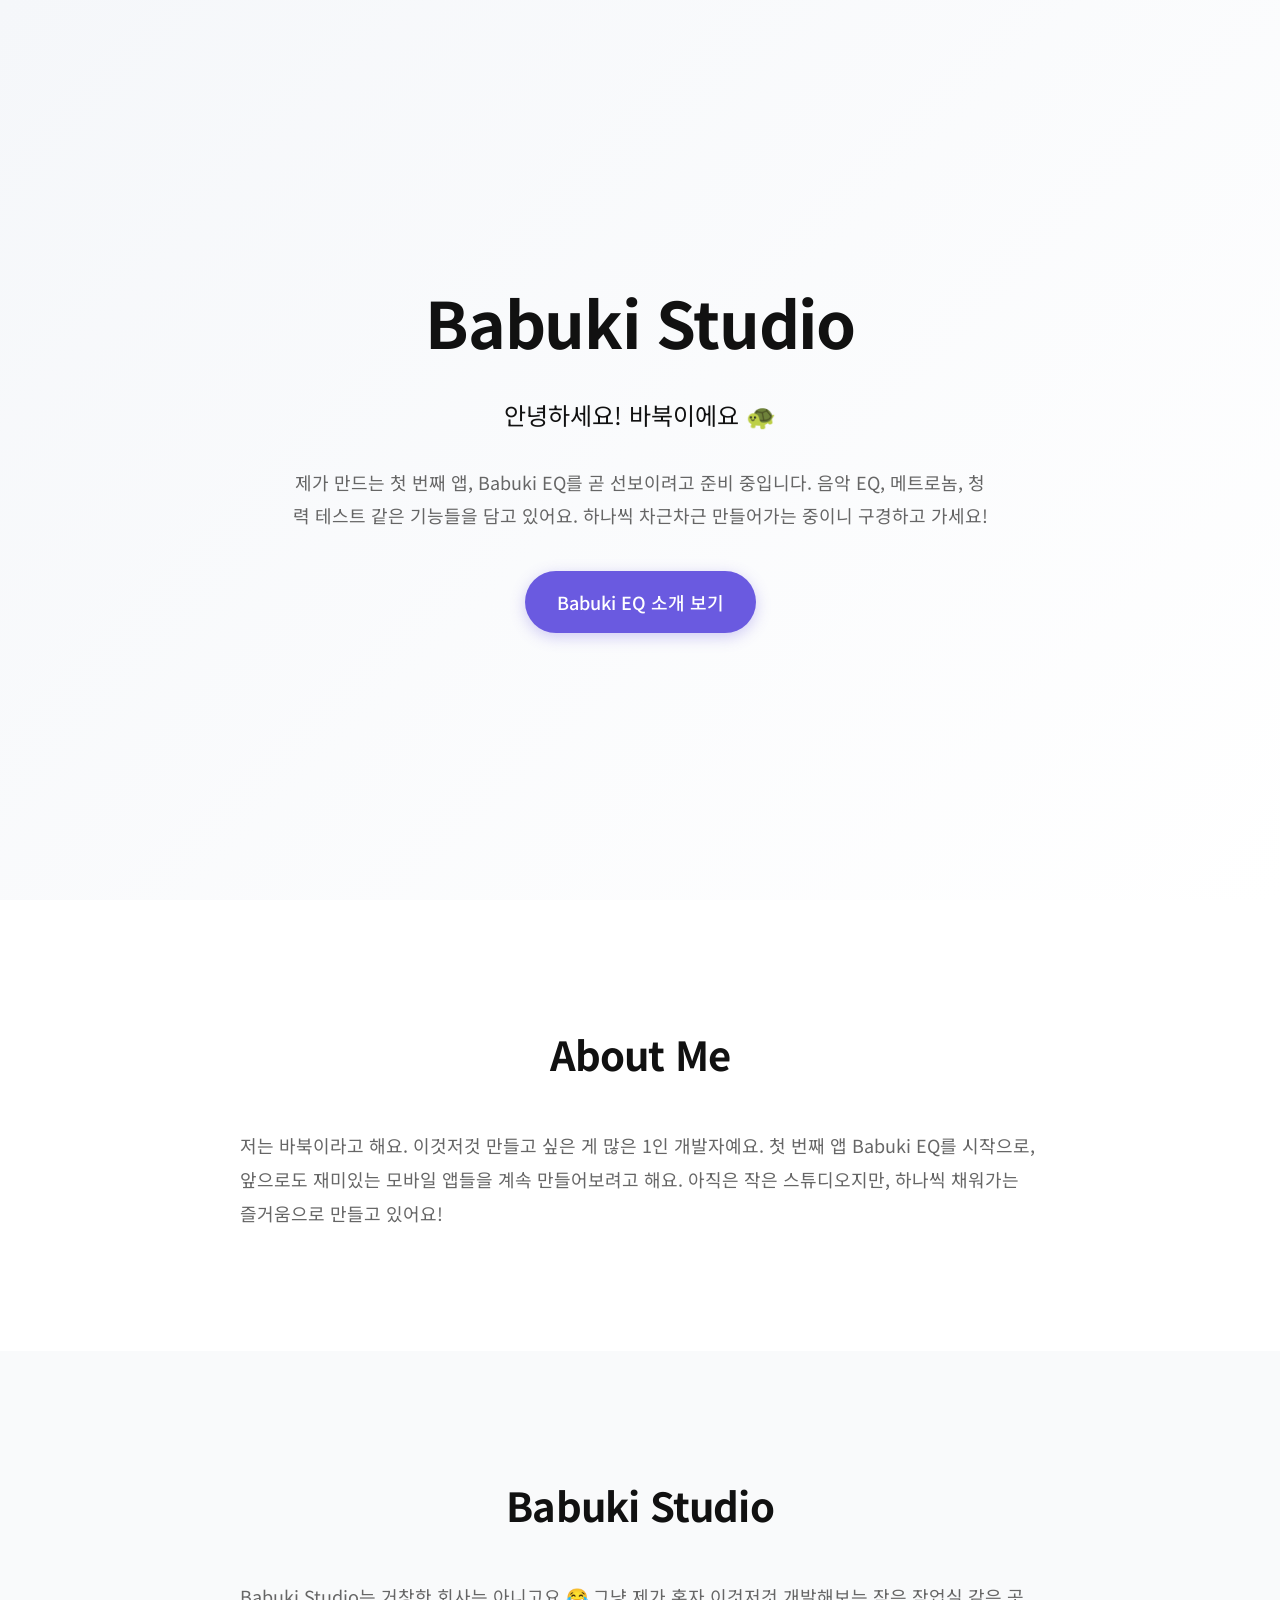
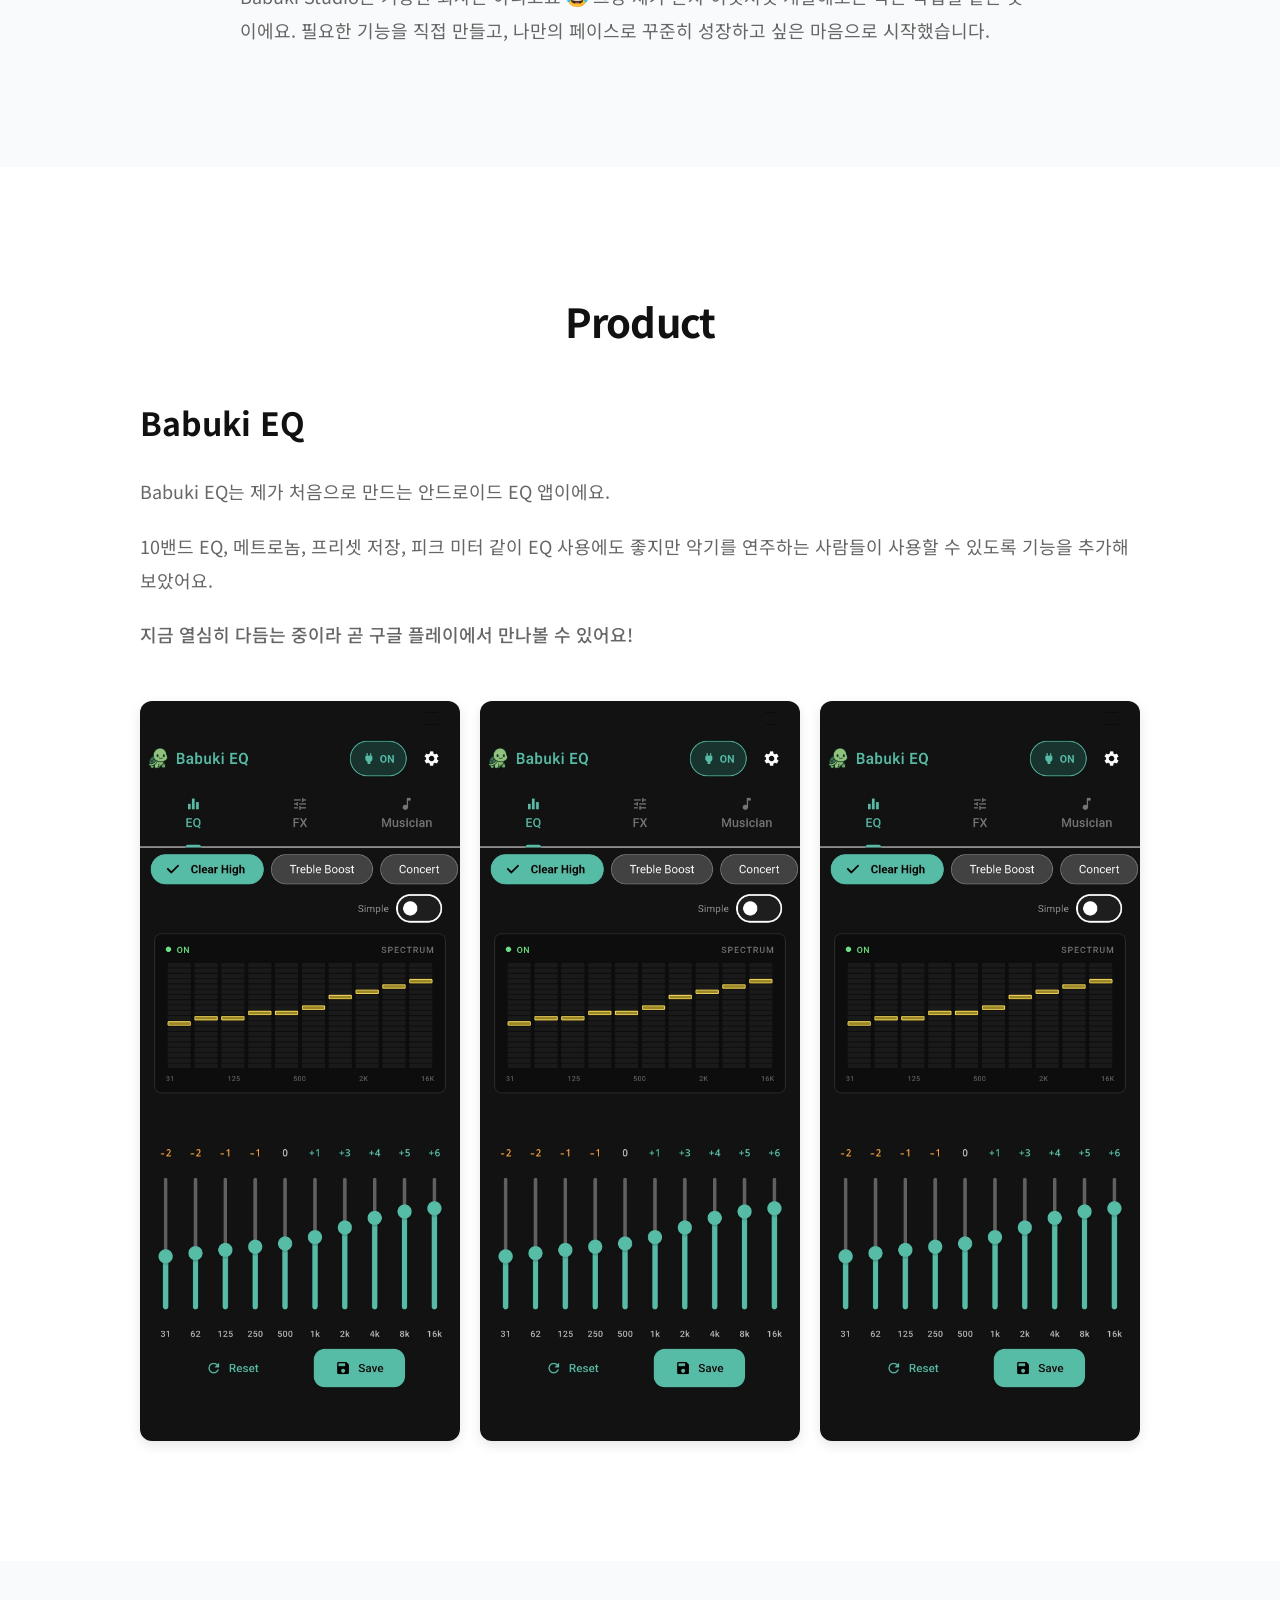
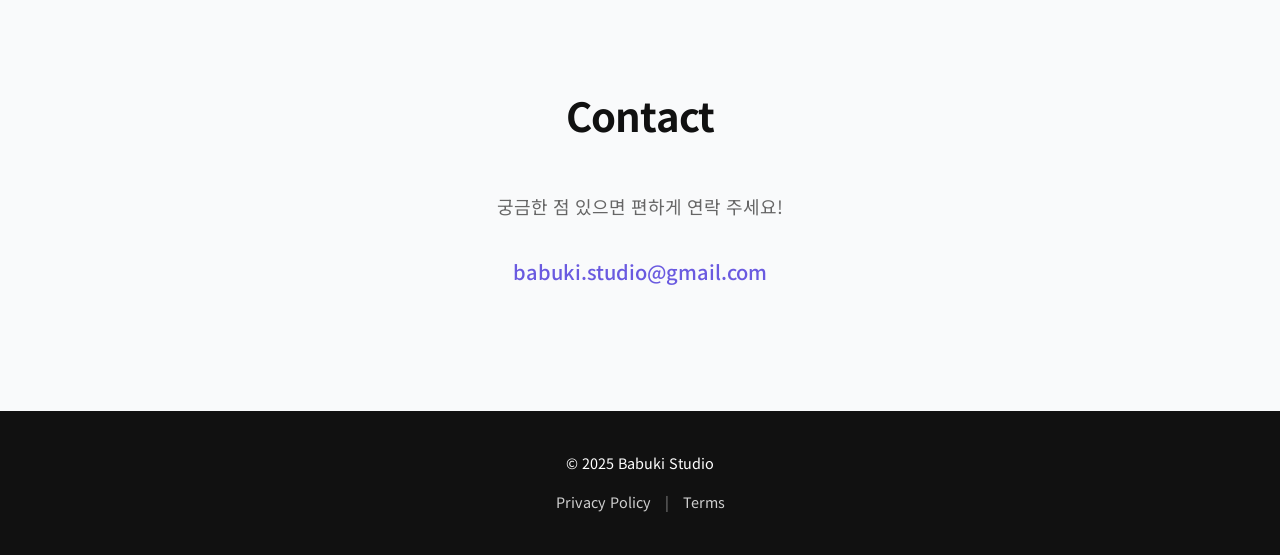
==== index.html @ 6645af13 "Add files via upload" ====
<!DOCTYPE html>
<html lang="ko">
<head>
    <meta charset="UTF-8">
    <meta name="viewport" content="width=device-width, initial-scale=1.0">
    <title>Babuki Studio</title>
    <link rel="stylesheet" href="css/style.css">
    <link rel="preconnect" href="https://fonts.googleapis.com">
    <link rel="preconnect" href="https://fonts.gstatic.com" crossorigin>
    <link href="https://fonts.googleapis.com/css2?family=Noto+Sans+KR:wght@300;400;500;700&display=swap" rel="stylesheet">
</head>
<body>
    <!-- Hero Section -->
    <section id="hero" class="hero">
        <div class="container">
            <h1 class="hero-title fade-in">Babuki Studio</h1>
            <p class="hero-subtitle fade-in">안녕하세요! 바북이에요 🐢</p>
            <p class="hero-description fade-in">
                제가 만드는 첫 번째 앱, Babuki EQ를 곧 선보이려고 준비 중입니다. 
                음악 EQ, 메트로놈, 청력 테스트 같은 기능들을 담고 있어요. 
                하나씩 차근차근 만들어가는 중이니 구경하고 가세요!
            </p>
            <a href="#product" class="btn-primary fade-in">Babuki EQ 소개 보기</a>
        </div>
    </section>

    <!-- About Me Section -->
    <section id="about" class="about">
        <div class="container">
            <h2 class="section-title fade-in">About Me</h2>
            <div class="content-box fade-in">
                <p>
                    저는 바북이라고 해요. 이것저것 만들고 싶은 게 많은 1인 개발자예요. 
                    첫 번째 앱 Babuki EQ를 시작으로, 앞으로도 재미있는 모바일 앱들을 계속 만들어보려고 해요. 
                    아직은 작은 스튜디오지만, 하나씩 채워가는 즐거움으로 만들고 있어요!
                </p>
            </div>
        </div>
    </section>

    <!-- Studio Section -->
    <section id="studio" class="studio">
        <div class="container">
            <h2 class="section-title fade-in">Babuki Studio</h2>
            <div class="content-box fade-in">
                <p>
                    Babuki Studio는 거창한 회사는 아니고요 😂 그냥 제가 혼자 이것저것 개발해보는 작은 작업실 같은 곳이에요. 
                    필요한 기능을 직접 만들고, 나만의 페이스로 꾸준히 성장하고 싶은 마음으로 시작했습니다.
                </p>
            </div>
        </div>
    </section>

    <!-- Product Section -->
    <section id="product" class="product">
        <div class="container">
            <h2 class="section-title fade-in">Product</h2>
            <div class="product-content fade-in">
                <div class="product-info">
                    <h3 class="product-name">Babuki EQ</h3>
                    <p>
                        Babuki EQ는 제가 처음으로 만드는 안드로이드 EQ 앱이에요.
                    </p>
                    <p>
                        10밴드 EQ, 메트로놈, 프리셋 저장, 피크 미터 같이 EQ 사용에도 좋지만 
                        악기를 연주하는 사람들이 사용할 수 있도록 기능을 추가해보았어요.
                    </p>
                    <p class="product-status">
                        지금 열심히 다듬는 중이라 곧 구글 플레이에서 만나볼 수 있어요!
                    </p>
                </div>
				<div class="product-images">
					<img src="images/babuki_eq/babuki_eq_01.jpg" alt="Babuki EQ Screenshot 1" class="product-img">
					<img src="images/babuki_eq/babuki_eq_01.jpg" alt="Babuki EQ Screenshot 2" class="product-img">
					<img src="images/babuki_eq/babuki_eq_01.jpg" alt="Babuki EQ Screenshot 3" class="product-img">
				</div>
            </div>
        </div>
    </section>

    <!-- Contact Section -->
    <section id="contact" class="contact">
        <div class="container">
            <h2 class="section-title fade-in">Contact</h2>
            <div class="content-box fade-in">
                <p>궁금한 점 있으면 편하게 연락 주세요!</p>
                <p class="contact-email">
                    <a href="mailto:babukcpn@gmail.com">babuki.studio@gmail.com</a>
                </p>
            </div>
        </div>
    </section>

    <!-- Footer -->
    <footer class="footer">
        <div class="container">
            <p>&copy; 2025 Babuki Studio</p>
            <div class="footer-links">
                <a href="#privacy">Privacy Policy</a>
                <span>|</span>
                <a href="#terms">Terms</a>
            </div>
        </div>
    </footer>

    <script src="js/script.js"></script>
</body>
</html>
---- css/style.css ----
/* Reset & Base Styles */
* {
    margin: 0;
    padding: 0;
    box-sizing: border-box;
}

:root {
    --color-primary: #6A5AE0;
    --color-text: #111;
    --color-bg: #ffffff;
    --color-text-light: #666;
    --spacing-section: 120px;
    --spacing-container: 20px;
    --max-width: 1200px;
}

html {
    scroll-behavior: smooth;
}

body {
    font-family: 'Noto Sans KR', -apple-system, BlinkMacSystemFont, 'Segoe UI', sans-serif;
    color: var(--color-text);
    background-color: var(--color-bg);
    line-height: 1.7;
    font-size: 16px;
    -webkit-font-smoothing: antialiased;
    -moz-osx-font-smoothing: grayscale;
}

.container {
    max-width: var(--max-width);
    margin: 0 auto;
    padding: 0 var(--spacing-container);
}

/* Hero Section */
.hero {
    min-height: 100vh;
    display: flex;
    align-items: center;
    justify-content: center;
    text-align: center;
    padding: 80px var(--spacing-container);
    background: linear-gradient(135deg, #f5f7fa 0%, #ffffff 100%);
}

.hero-title {
    font-size: 4rem;
    font-weight: 700;
    margin-bottom: 20px;
    color: var(--color-text);
    letter-spacing: -0.02em;
}

.hero-subtitle {
    font-size: 1.5rem;
    font-weight: 400;
    margin-bottom: 30px;
    color: var(--color-text);
}

.hero-description {
    font-size: 1.125rem;
    max-width: 700px;
    margin: 0 auto 40px;
    color: var(--color-text-light);
    line-height: 1.8;
}

.btn-primary {
    display: inline-block;
    padding: 16px 32px;
    background-color: var(--color-primary);
    color: var(--color-bg);
    text-decoration: none;
    border-radius: 50px;
    font-weight: 500;
    font-size: 1.125rem;
    transition: all 0.3s ease;
    box-shadow: 0 4px 15px rgba(106, 90, 224, 0.3);
}

.btn-primary:hover {
    background-color: #5a4acf;
    transform: translateY(-2px);
    box-shadow: 0 6px 20px rgba(106, 90, 224, 0.4);
}

/* Section Styles */
section {
    padding: var(--spacing-section) var(--spacing-container);
}

.section-title {
    font-size: 2.5rem;
    font-weight: 700;
    margin-bottom: 40px;
    text-align: center;
    color: var(--color-text);
    letter-spacing: -0.02em;
}

.content-box {
    max-width: 800px;
    margin: 0 auto;
    font-size: 1.125rem;
    line-height: 1.9;
    color: var(--color-text-light);
}

.content-box p {
    margin-bottom: 20px;
}

.content-box p:last-child {
    margin-bottom: 0;
}

/* About Section */
.about {
    background-color: var(--color-bg);
}

/* Studio Section */
.studio {
    background-color: #f9fafb;
}

/* Product Section */
.product {
    background-color: var(--color-bg);
}

.product-content {
    max-width: 1000px;
    margin: 0 auto;
}

.product-info {
    margin-bottom: 50px;
}

.product-name {
    font-size: 2rem;
    font-weight: 700;
    margin-bottom: 25px;
    color: var(--color-text);
}

.product-info p {
    font-size: 1.125rem;
    line-height: 1.9;
    color: var(--color-text-light);
    margin-bottom: 20px;
}

.product-status {
    font-weight: 500;
    color: var(--color-primary);
}

.product-images {
    display: grid;
    grid-template-columns: repeat(auto-fit, minmax(280px, 1fr));
    gap: 30px;
    margin-top: 50px;
}

.image-placeholder {
    aspect-ratio: 9 / 16;
    background: linear-gradient(135deg, #e0e0e0 0%, #f5f5f5 100%);
    border-radius: 20px;
    display: flex;
    align-items: center;
    justify-content: center;
    color: var(--color-text-light);
    font-size: 1rem;
    border: 2px dashed #d0d0d0;
}

/* Contact Section */
.contact {
    background-color: #f9fafb;
    text-align: center;
}

.contact-email {
    margin-top: 30px;
}

.contact-email a {
    color: var(--color-primary);
    text-decoration: none;
    font-size: 1.25rem;
    font-weight: 500;
    transition: color 0.3s ease;
}

.contact-email a:hover {
    color: #5a4acf;
    text-decoration: underline;
}

/* Footer */
.footer {
    background-color: var(--color-text);
    color: var(--color-bg);
    padding: 40px var(--spacing-container);
    text-align: center;
}

.footer p {
    margin-bottom: 15px;
    font-size: 0.9rem;
}

.footer-links {
    font-size: 0.9rem;
}

.footer-links a {
    color: var(--color-bg);
    text-decoration: none;
    opacity: 0.8;
    transition: opacity 0.3s ease;
}

.footer-links a:hover {
    opacity: 1;
}

.footer-links span {
    margin: 0 10px;
    opacity: 0.5;
}

/* Fade-in Animation */
.fade-in {
    opacity: 0;
    transform: translateY(30px);
    transition: opacity 0.8s ease, transform 0.8s ease;
}

.fade-in.visible {
    opacity: 1;
    transform: translateY(0);
}

/*Babuki EQ 이미지*/
.product-images {
    display: flex;
    gap: 20px;
    flex-wrap: wrap;
    justify-content: center;
    margin-top: 20px;
}

.product-img {
    width: 320px;       /* 너비 조절 */
    height: auto;       /* 비율 자동 유지 */
    border-radius: 12px; /* 둥글게 만들기 */
    box-shadow: 0 4px 12px rgba(0, 0, 0, 0.1);
}


/* Responsive Design */
@media (max-width: 768px) {
    :root {
        --spacing-section: 80px;
    }

    .hero-title {
        font-size: 2.5rem;
    }

    .hero-subtitle {
        font-size: 1.25rem;
    }

    .hero-description {
        font-size: 1rem;
    }

    .section-title {
        font-size: 2rem;
    }

    .content-box {
        font-size: 1rem;
    }

    .product-name {
        font-size: 1.75rem;
    }

    .product-info p {
        font-size: 1rem;
    }

    .product-images {
        grid-template-columns: 1fr;
        gap: 20px;
    }

    .btn-primary {
        padding: 14px 28px;
        font-size: 1rem;
    }
}

@media (max-width: 480px) {
    .hero-title {
        font-size: 2rem;
    }

    .hero-subtitle {
        font-size: 1.125rem;
    }

    .section-title {
        font-size: 1.75rem;
    }

    .container {
        padding: 0 16px;
    }
}
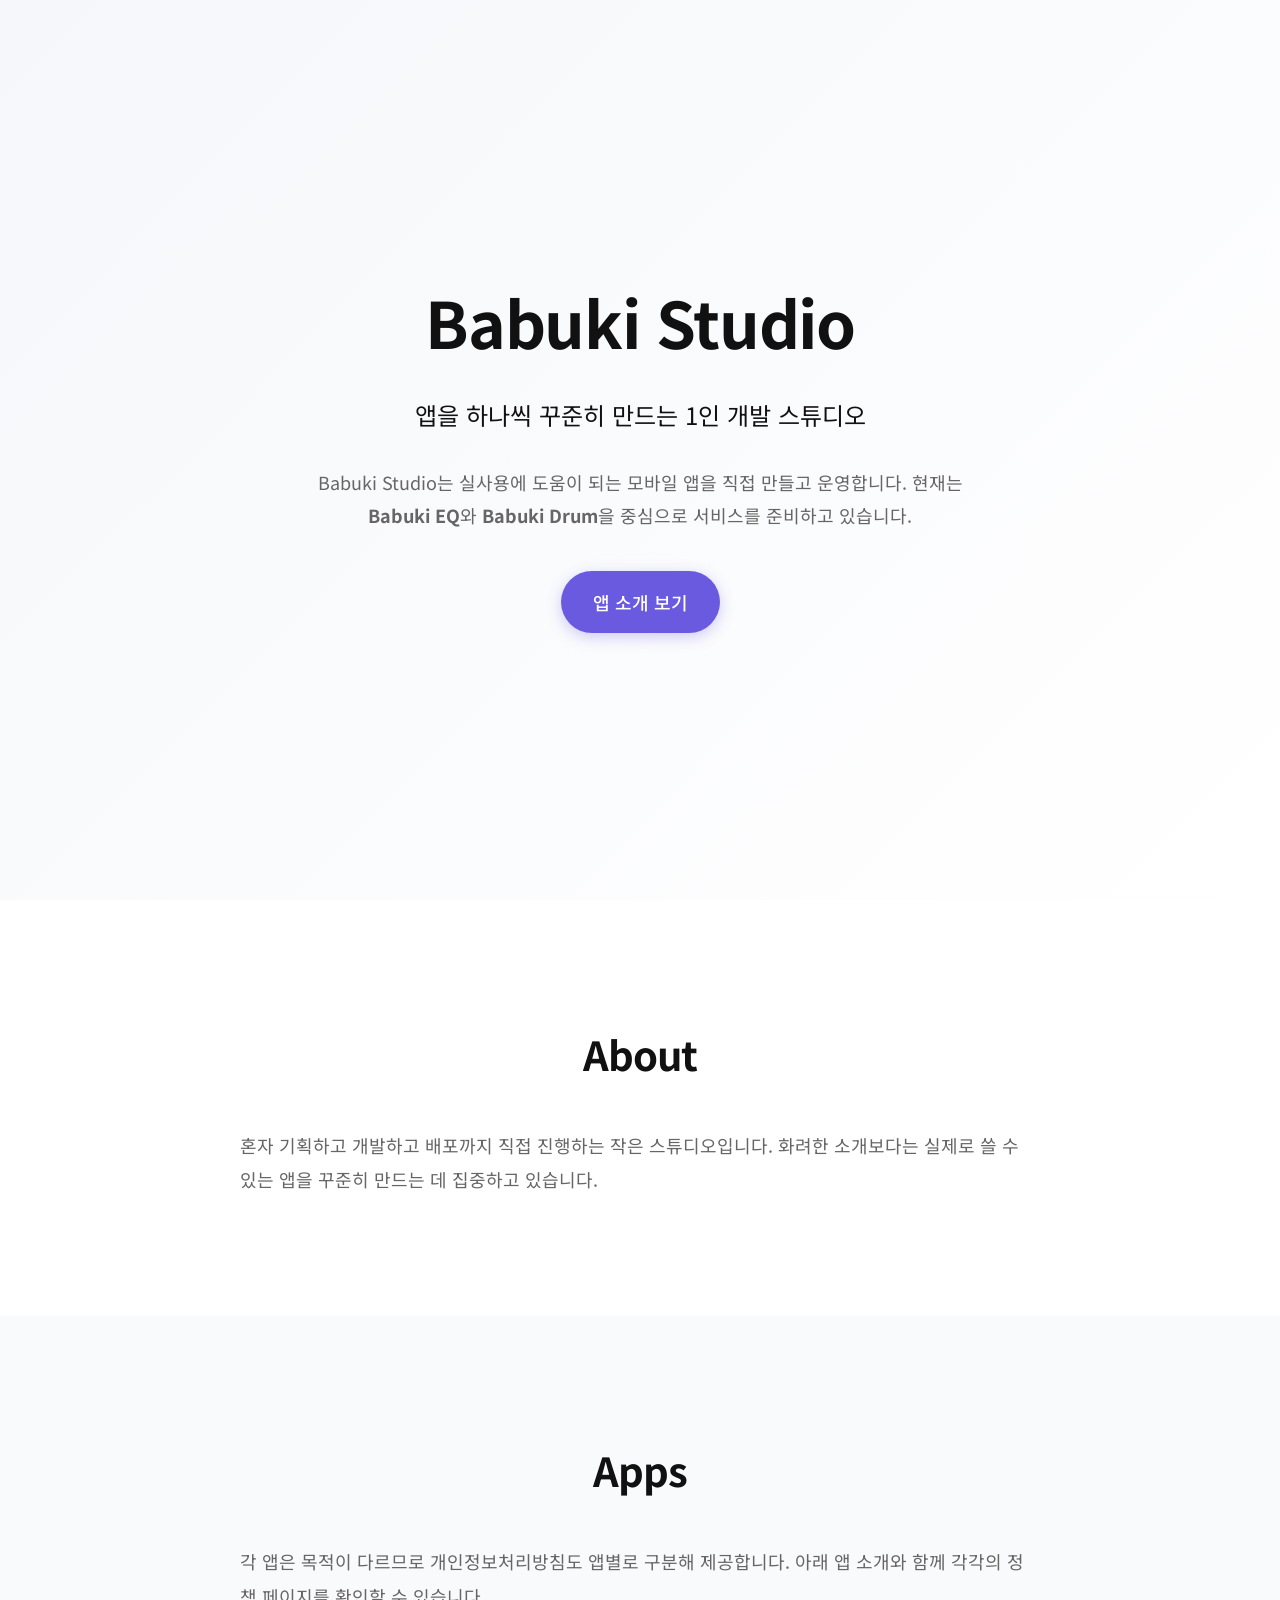
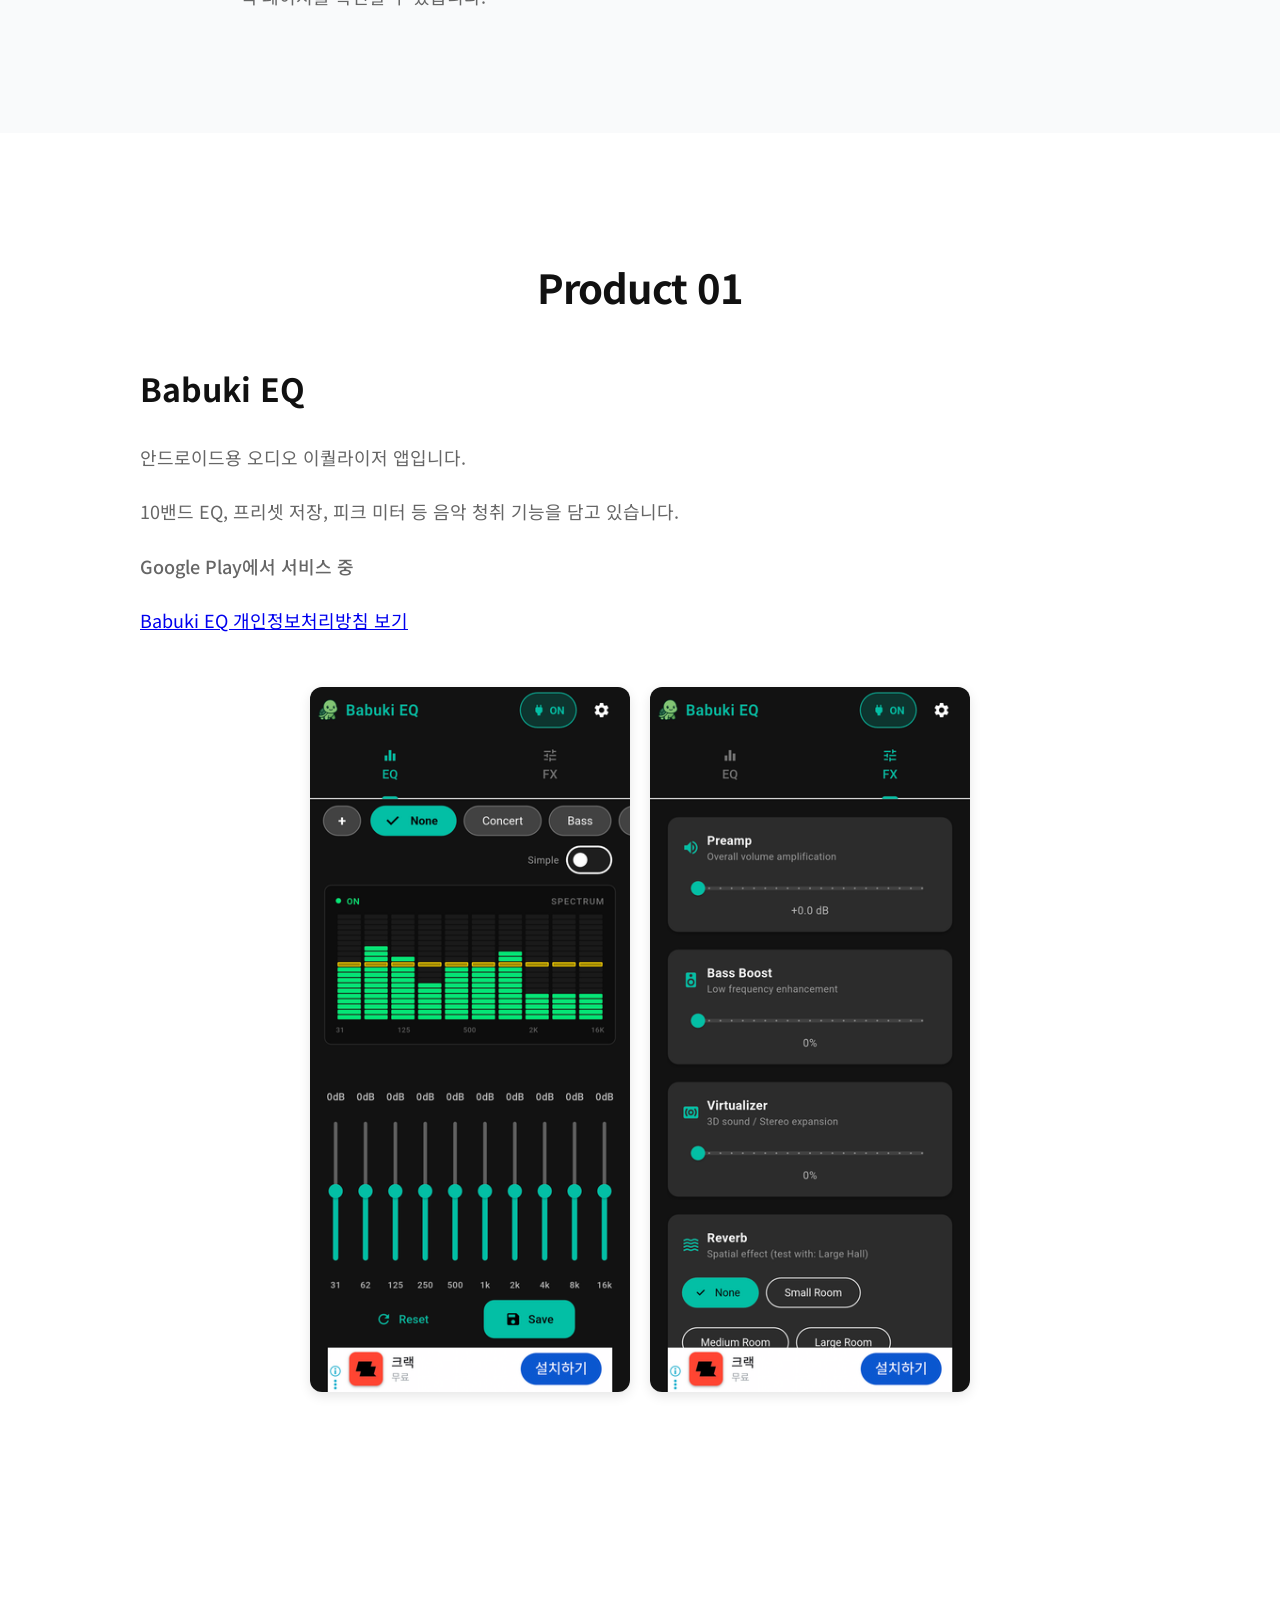
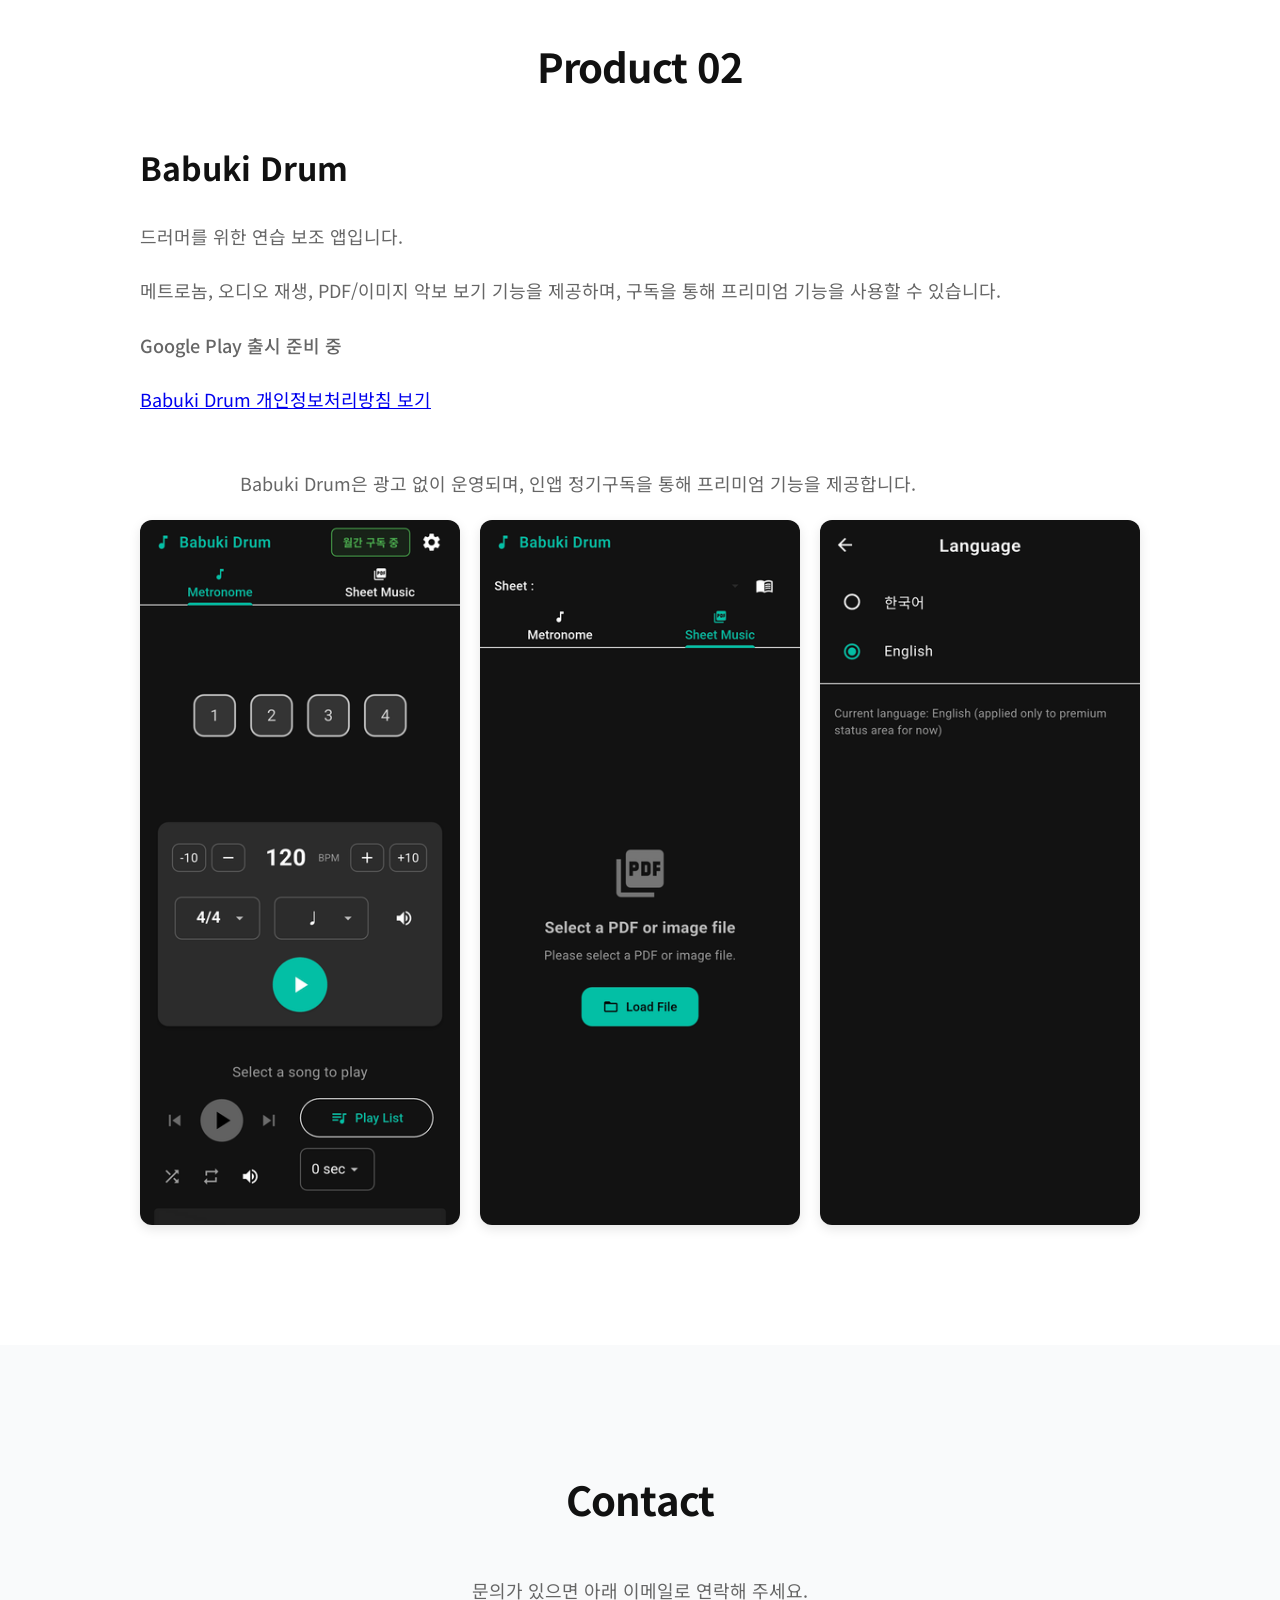
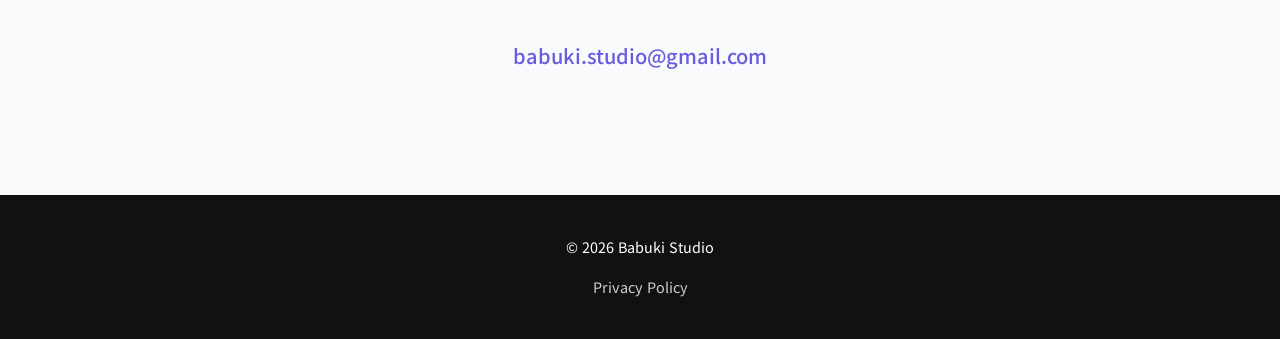
==== commit 5722e551: "Add files via upload" ====
--- a/index.html
+++ b/index.html
@@ -1,109 +1,122 @@
-<!DOCTYPE html>
-<html lang="ko">
-<head>
-    <meta charset="UTF-8">
-    <meta name="viewport" content="width=device-width, initial-scale=1.0">
-    <title>Babuki Studio</title>
-    <link rel="stylesheet" href="css/style.css">
-    <link rel="preconnect" href="https://fonts.googleapis.com">
-    <link rel="preconnect" href="https://fonts.gstatic.com" crossorigin>
-    <link href="https://fonts.googleapis.com/css2?family=Noto+Sans+KR:wght@300;400;500;700&display=swap" rel="stylesheet">
-</head>
-<body>
-    <!-- Hero Section -->
-    <section id="hero" class="hero">
-        <div class="container">
-            <h1 class="hero-title fade-in">Babuki Studio</h1>
-            <p class="hero-subtitle fade-in">안녕하세요! 바북이에요 🐢</p>
-            <p class="hero-description fade-in">
-                제가 만드는 첫 번째 앱, Babuki EQ를 곧 선보이려고 준비 중입니다. 
-                음악 EQ, 메트로놈, 청력 테스트 같은 기능들을 담고 있어요. 
-                하나씩 차근차근 만들어가는 중이니 구경하고 가세요!
-            </p>
-            <a href="#product" class="btn-primary fade-in">Babuki EQ 소개 보기</a>
-        </div>
-    </section>
-
-    <!-- About Me Section -->
-    <section id="about" class="about">
-        <div class="container">
-            <h2 class="section-title fade-in">About Me</h2>
-            <div class="content-box fade-in">
-                <p>
-                    저는 바북이라고 해요. 이것저것 만들고 싶은 게 많은 1인 개발자예요. 
-                    첫 번째 앱 Babuki EQ를 시작으로, 앞으로도 재미있는 모바일 앱들을 계속 만들어보려고 해요. 
-                    아직은 작은 스튜디오지만, 하나씩 채워가는 즐거움으로 만들고 있어요!
-                </p>
-            </div>
-        </div>
-    </section>
-
-    <!-- Studio Section -->
-    <section id="studio" class="studio">
-        <div class="container">
-            <h2 class="section-title fade-in">Babuki Studio</h2>
-            <div class="content-box fade-in">
-                <p>
-                    Babuki Studio는 거창한 회사는 아니고요 😂 그냥 제가 혼자 이것저것 개발해보는 작은 작업실 같은 곳이에요. 
-                    필요한 기능을 직접 만들고, 나만의 페이스로 꾸준히 성장하고 싶은 마음으로 시작했습니다.
-                </p>
-            </div>
-        </div>
-    </section>
-
-    <!-- Product Section -->
-    <section id="product" class="product">
-        <div class="container">
-            <h2 class="section-title fade-in">Product</h2>
-            <div class="product-content fade-in">
-                <div class="product-info">
-                    <h3 class="product-name">Babuki EQ</h3>
-                    <p>
-                        Babuki EQ는 제가 처음으로 만드는 안드로이드 EQ 앱이에요.
-                    </p>
-                    <p>
-                        10밴드 EQ, 메트로놈, 프리셋 저장, 피크 미터 같이 EQ 사용에도 좋지만 
-                        악기를 연주하는 사람들이 사용할 수 있도록 기능을 추가해보았어요.
-                    </p>
-                    <p class="product-status">
-                        지금 열심히 다듬는 중이라 곧 구글 플레이에서 만나볼 수 있어요!
-                    </p>
-                </div>
-				<div class="product-images">
-					<img src="images/babuki_eq/babuki_eq_01.jpg" alt="Babuki EQ Screenshot 1" class="product-img">
-					<img src="images/babuki_eq/babuki_eq_01.jpg" alt="Babuki EQ Screenshot 2" class="product-img">
-					<img src="images/babuki_eq/babuki_eq_01.jpg" alt="Babuki EQ Screenshot 3" class="product-img">
-				</div>
-            </div>
-        </div>
-    </section>
-
-    <!-- Contact Section -->
-    <section id="contact" class="contact">
-        <div class="container">
-            <h2 class="section-title fade-in">Contact</h2>
-            <div class="content-box fade-in">
-                <p>궁금한 점 있으면 편하게 연락 주세요!</p>
-                <p class="contact-email">
-                    <a href="mailto:babukcpn@gmail.com">babuki.studio@gmail.com</a>
-                </p>
-            </div>
-        </div>
-    </section>
-
-    <!-- Footer -->
-    <footer class="footer">
-        <div class="container">
-            <p>&copy; 2025 Babuki Studio</p>
-            <div class="footer-links">
-                <a href="#privacy">Privacy Policy</a>
-                <span>|</span>
-                <a href="#terms">Terms</a>
-            </div>
-        </div>
-    </footer>
-
-    <script src="js/script.js"></script>
-</body>
-</html>
-
+<!DOCTYPE html>
+<html lang="ko">
+<head>
+    <meta charset="UTF-8">
+    <meta name="viewport" content="width=device-width, initial-scale=1.0">
+    <title>Babuki Studio</title>
+    <link rel="stylesheet" href="css/style.css">
+    <link rel="preconnect" href="https://fonts.googleapis.com">
+    <link rel="preconnect" href="https://fonts.gstatic.com" crossorigin>
+    <link href="https://fonts.googleapis.com/css2?family=Noto+Sans+KR:wght@300;400;500;700&display=swap" rel="stylesheet">
+</head>
+<body>
+    <section id="hero" class="hero">
+        <div class="container">
+            <h1 class="hero-title fade-in">Babuki Studio</h1>
+            <p class="hero-subtitle fade-in">앱을 하나씩 꾸준히 만드는 1인 개발 스튜디오</p>
+            <p class="hero-description fade-in">
+                Babuki Studio는 실사용에 도움이 되는 모바일 앱을 직접 만들고 운영합니다.
+                현재는 <strong>Babuki EQ</strong>와 <strong>Babuki Drum</strong>을 중심으로 서비스를 준비하고 있습니다.
+            </p>
+            <a href="#product-eq" class="btn-primary fade-in">앱 소개 보기</a>
+        </div>
+    </section>
+
+    <section id="about" class="about">
+        <div class="container">
+            <h2 class="section-title fade-in">About</h2>
+            <div class="content-box fade-in">
+                <p>
+                    혼자 기획하고 개발하고 배포까지 직접 진행하는 작은 스튜디오입니다.
+                    화려한 소개보다는 실제로 쓸 수 있는 앱을 꾸준히 만드는 데 집중하고 있습니다.
+                </p>
+            </div>
+        </div>
+    </section>
+
+    <section id="studio" class="studio">
+        <div class="container">
+            <h2 class="section-title fade-in">Apps</h2>
+            <div class="content-box fade-in">
+                <p>
+                    각 앱은 목적이 다르므로 개인정보처리방침도 앱별로 구분해 제공합니다.
+                    아래 앱 소개와 함께 각각의 정책 페이지를 확인할 수 있습니다.
+                </p>
+            </div>
+        </div>
+    </section>
+
+    <section id="product-eq" class="product">
+        <div class="container">
+            <h2 class="section-title fade-in">Product 01</h2>
+            <div class="product-content fade-in">
+                <div class="product-info">
+                    <h3 class="product-name">Babuki EQ</h3>
+                    <p>안드로이드용 오디오 이퀄라이저 앱입니다.</p>
+                    <p>
+                        10밴드 EQ, 프리셋 저장, 피크 미터 등
+                        음악 청취 기능을 담고 있습니다.
+                    </p>
+                    <p class="product-status">Google Play에서 서비스 중</p>
+                    <p><a href="privacy_eq.html">Babuki EQ 개인정보처리방침 보기</a></p>
+                </div>
+                <div class="product-images">
+                    <img src="images/babuki_eq/babuki_eq_01.png" alt="Babuki EQ Screenshot 1" class="product-img">
+                    <img src="images/babuki_eq/babuki_eq_02.png" alt="Babuki EQ Screenshot 2" class="product-img">
+                </div>
+            </div>
+        </div>
+    </section>
+
+    <section id="product-drum" class="product">
+        <div class="container">
+            <h2 class="section-title fade-in">Product 02</h2>
+            <div class="product-content fade-in">
+                <div class="product-info">
+                    <h3 class="product-name">Babuki Drum</h3>
+                    <p>드러머를 위한 연습 보조 앱입니다.</p>
+                    <p>
+                        메트로놈, 오디오 재생, PDF/이미지 악보 보기 기능을 제공하며,
+                        구독을 통해 프리미엄 기능을 사용할 수 있습니다.
+                    </p>
+                    <p class="product-status">Google Play 출시 준비 중</p>
+                    <p><a href="privacy_drum.html">Babuki Drum 개인정보처리방침 보기</a></p>
+                </div>
+                <div class="content-box" style="margin-top: 20px; width: 100%;">
+                    <p>
+                        Babuki Drum은 광고 없이 운영되며, 인앱 정기구독을 통해 프리미엄 기능을 제공합니다.
+                    </p>
+                </div>
+				<div class="product-images">
+                    <img src="images/babuki_drum/babuki_drum_01.png" alt="Babuki DRUM Screenshot 1" class="product-img">
+                    <img src="images/babuki_drum/babuki_drum_02.png" alt="Babuki DRUM Screenshot 2" class="product-img">
+					<img src="images/babuki_drum/babuki_drum_03.png" alt="Babuki DRUM Screenshot 2" class="product-img">
+                </div>
+            </div>
+        </div>
+    </section>
+
+    <section id="contact" class="contact">
+        <div class="container">
+            <h2 class="section-title fade-in">Contact</h2>
+            <div class="content-box fade-in">
+                <p>문의가 있으면 아래 이메일로 연락해 주세요.</p>
+                <p class="contact-email">
+                    <a href="mailto:babuki.studio@gmail.com">babuki.studio@gmail.com</a>
+                </p>
+            </div>
+        </div>
+    </section>
+
+    <footer class="footer">
+        <div class="container">
+            <p>&copy; 2026 Babuki Studio</p>
+            <div class="footer-links">
+                <a href="privacy.html">Privacy Policy</a>
+            </div>
+        </div>
+    </footer>
+
+    <script src="js/script.js"></script>
+</body>
+</html>
